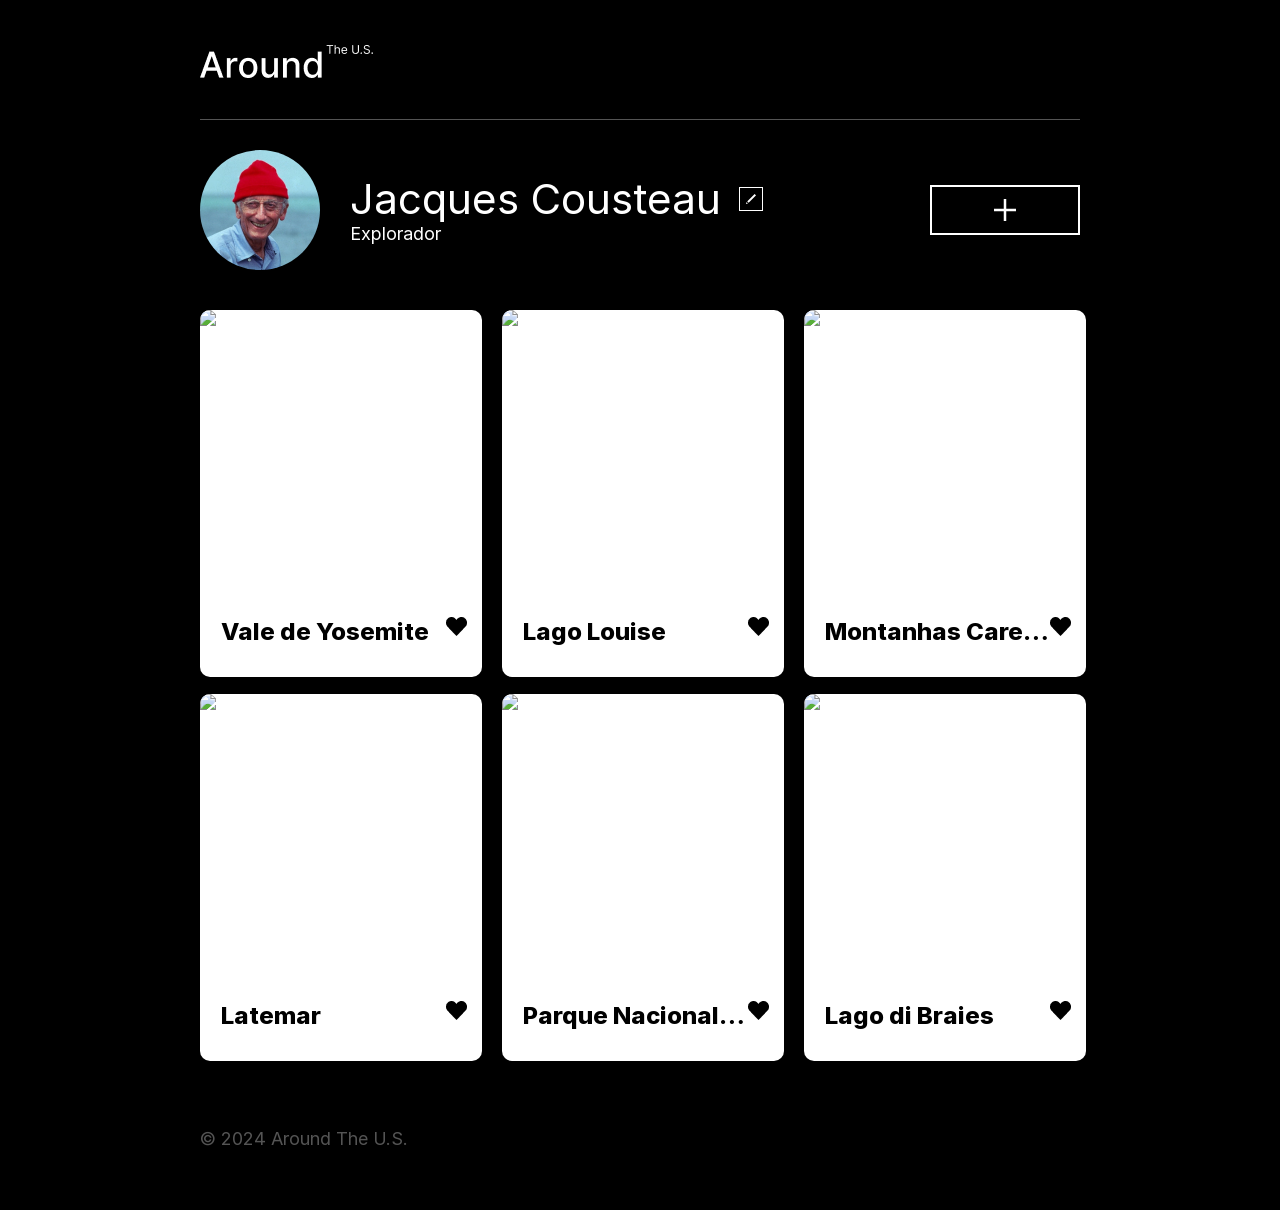
==== index.html @ 42b04b7e "nova atualizacao do projeto" ====
<!DOCTYPE html>
<html lang="en">
<head>
    <meta charset="UTF-8">
    <meta name="viewport" content="width=device-width, initial-scale=1.0">
    <meta name="description" content="rede social, fotos, curtir">
    <meta name="keywords" content="html, css, javascript">
    <meta name="author" content="Phellippe Fernandes">
    <title>EUA Afora</title>
    <link rel="stylesheet" href="./pages/index.css">
</head>
<body>
    <div class="page">
        <!--Popup perfil-->
        <div class="popup popup-profile">
            <div class="popup__container">
                <h1 class="popup__header">Editar perfil</h1>
                <form class="popup__form">
                    <button type="button" class="popup__form-button-close"></button>
                    <div class="input__wrapper">
                        <input
                            class="popup__form-input"
                            type="text"
                            placeholder="Nome"
                            value=""
                            id="name"
                            maxlength="20"
                            minlength="2"
                            required
                        />
                        <p class="input__errorMessage"></p>
                    </div>
                    <div class="input__wrapper">
                        <input
                            class="popup__form-input"
                            type="text"
                            placeholder="Sobre mim"
                            value=""
                            id="profission"
                            maxlength="200"
                            minlength="2"
                            required
                        />
                        <p class="input__errorMessage"></p>
                    </div>
                    <button
                        type="submit"
                        class="popup__form-button-save form__submit"
                    >
                        Salvar
                    </button>
                </form>
            </div>
        </div>

        <!--Popup Image-->
        <div class="popup popup__imgfull">
            <div class="popup__imgfull-card">
                <div class="popup__imgfull-card-screen">
                    <button class="popup__imgfull-button-close"></button>
                    <img class="popup__imgfull-imgbig" src="" alt="" />
                    <p class="popup__imgfull-tittle"></p>
                </div>
            </div>
        </div>

        <header class="header">
            <nav class="header__nav">
                <img
                    class="header__nav-image"
                    src="./images/Vector.png"
                    alt="titulo da pagina"
                />
            </nav>
        </header>

        <section class="profile">
            <img
                src="./images/image__profile.png"
                alt="imagem de perfil senhor"
                class="profile__image"
            />
            <div class="profile__info">
                <h1 class="profile__info-name">Jacques Cousteau</h1>
                <p class="profile__info-profession">Explorador</p>
                <button class="profile__info-button-edit"></button>
            </div>
            <button class="profile__button"></button>
        </section>

        <section class="elements">
            <template id="element-template">
                <div class="elements__element">
                    <img
                        src=""
                        alt=""
                        class="elements__element-image elements__element-image-fix"
                    />
                    <div class="elements__element-container-card">
                        <h2 class="elements__element-title">Vale de Yosemite</h2>
                        <img
                            class="elements__element-button-heart"
                            src="./images/elements_element-button-heart-like.png"
                            alt="botao unlike"
                        />
                    </div>
                </div>
            </template>
        </section>

        <footer class="footer">
            <p class="footer__paragraph">&copy; 2024 Around The U.S.</p>
        </footer>
    </div>
    <script src="./scripts/index.js"></script>
</body>
</html>
---- pages/index.css ----
@import url(../vendor/normalize.css);
@import url(../vendor/fonts.css);
@import url(../blocks/page.css);
@import url(../blocks/header.css);
@import url(../blocks/profile.css);
@import url(../blocks/elements.css);
@import url(../blocks/footer.css);
@import url(../blocks/popup.css);
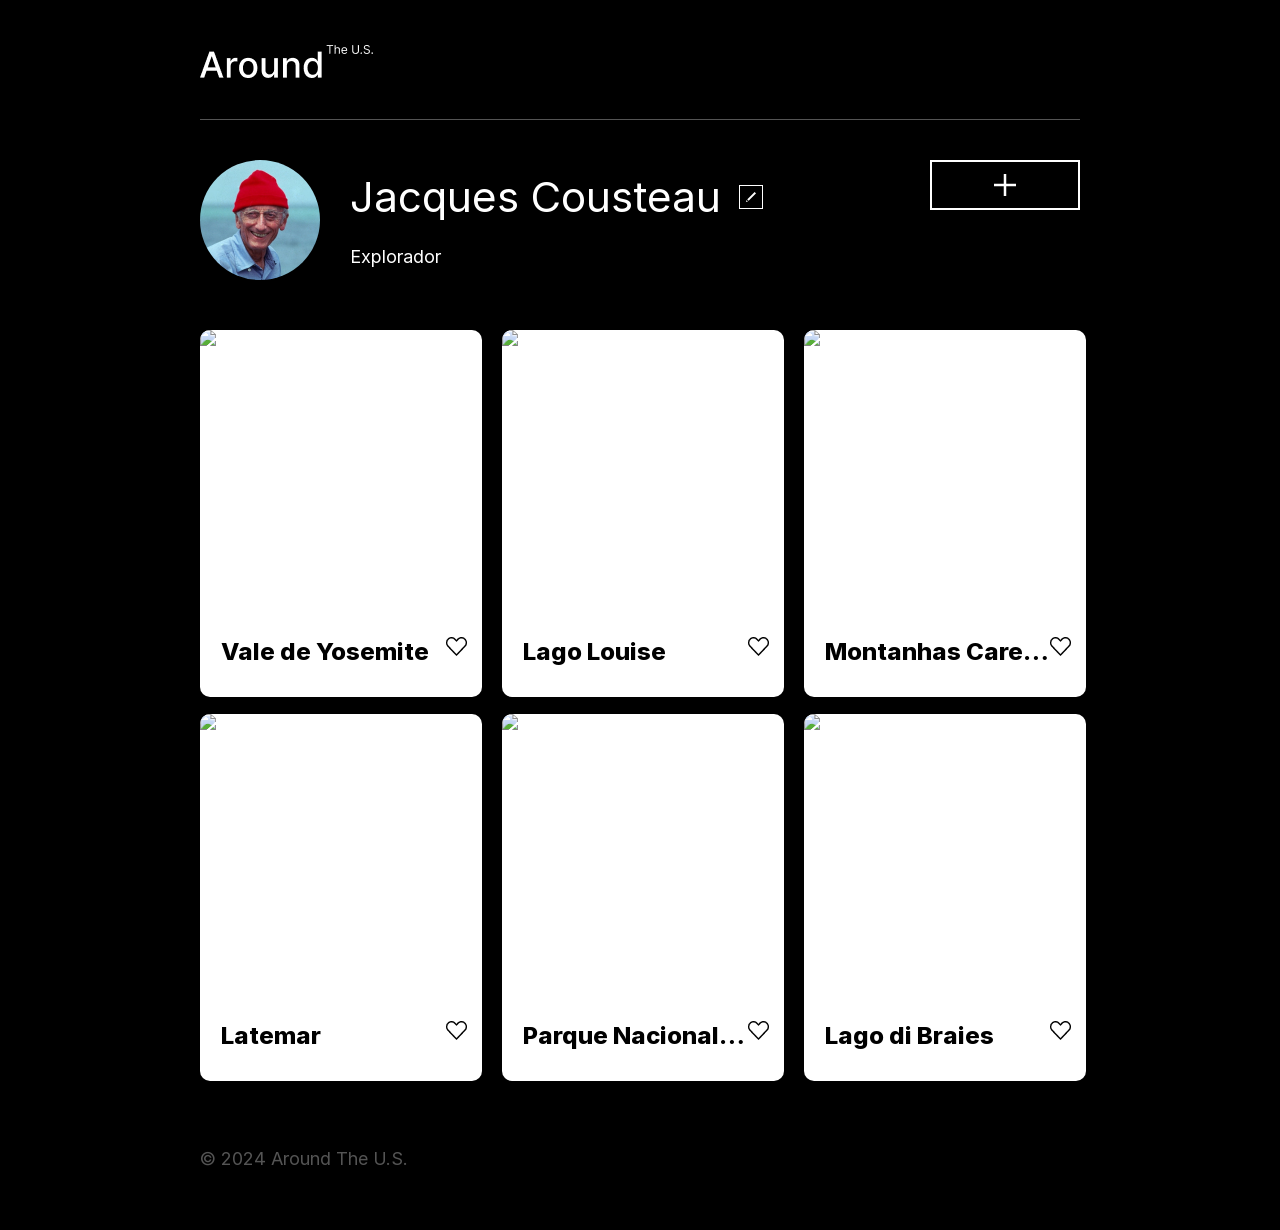
==== commit baf0af7d: "implantacoes do sprint 8" ====
--- a/index.html
+++ b/index.html
@@ -53,6 +53,50 @@
             </div>
         </div>
 
+ <!--Popup form add image-->
+ <div class="popup popup-image">
+  <div class="popup__container">
+    <h1 class="popup__header">Novo local</h1>
+    <form class="popup__form" novalidate>
+      <button
+        class="popup__form-button-close popup__form-button-img"
+      ></button>
+      <div class="input__wrapper">
+        <input
+          class="popup__form-input"
+          type="text"
+          placeholder="Título"
+          value=""
+          id="tittle"
+          maxlength="30"
+          minlength="2"
+          required
+        />
+        <p class="input__errorMessage"></p>
+      </div>
+      <div class="input__wrapper">
+        <input
+          class="popup__form-input"
+          type="url"
+          placeholder="Link da imagem"
+          value=""
+          id="url"
+          required
+        />
+        <p class="input__errorMessage"></p>
+      </div>
+      <button
+        type="submit"
+        class="popup__form-button-save form__submit"
+        id="add-button"
+        disabled
+      >
+        Criar
+      </button>
+    </form>
+  </div>
+</div>
+
         <!--Popup Image-->
         <div class="popup popup__imgfull">
             <div class="popup__imgfull-card">
@@ -91,6 +135,7 @@
         <section class="elements">
             <template id="element-template">
                 <div class="elements__element">
+                  <button class="elements-element-button-trash"></button>
                     <img
                         src=""
                         alt=""
@@ -100,7 +145,7 @@
                         <h2 class="elements__element-title">Vale de Yosemite</h2>
                         <img
                             class="elements__element-button-heart"
-                            src="./images/elements_element-button-heart-like.png"
+                            src="./images/elements__image-heart-disble.png"
                             alt="botao unlike"
                         />
                     </div>
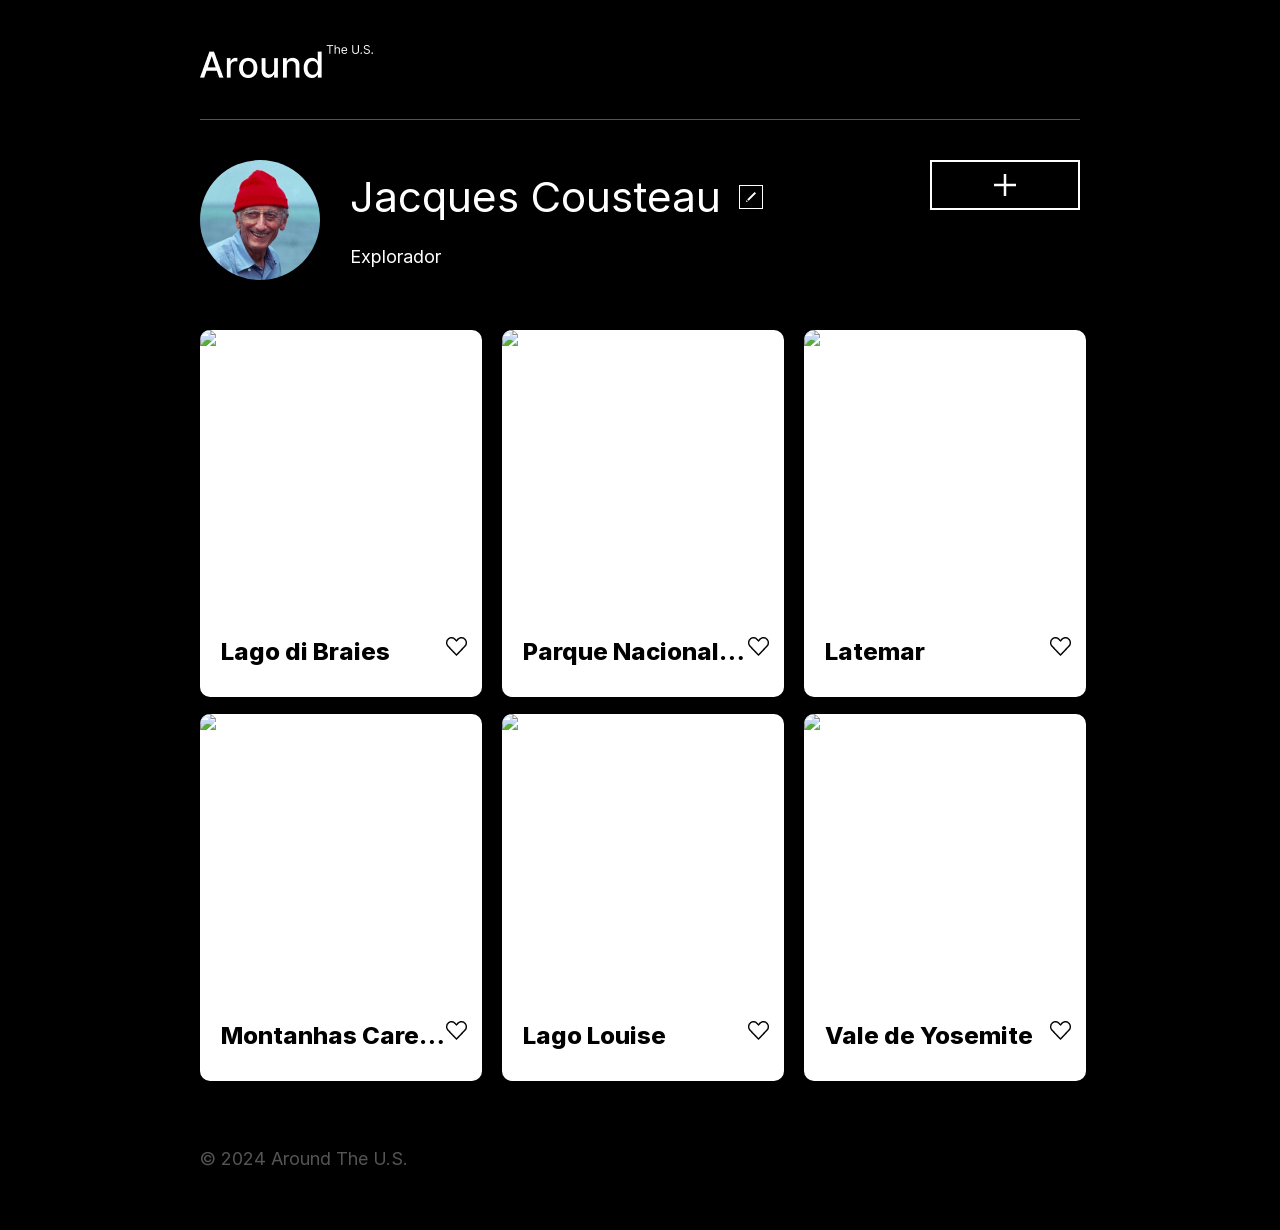
==== commit 76b7d031: "nova atualizacao do projeto para sprint 8" ====
--- a/index.html
+++ b/index.html
@@ -158,5 +158,6 @@
         </footer>
     </div>
     <script src="./scripts/index.js"></script>
+    <script src="./scripts/validate.js"></script>
 </body>
 </html>
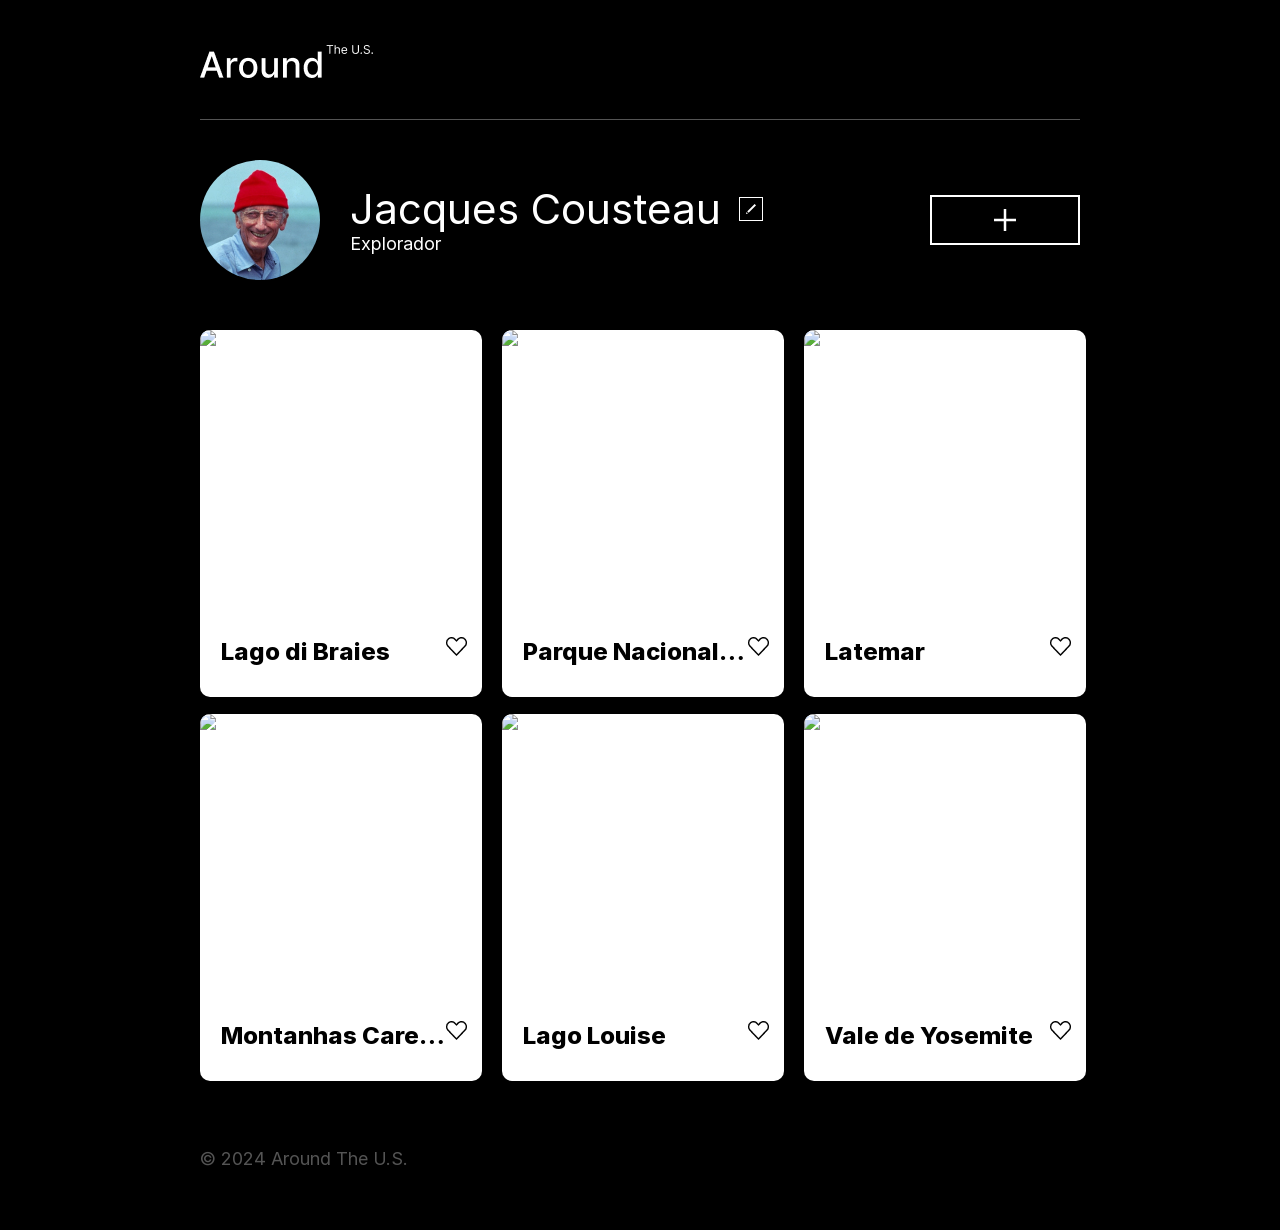
==== commit e6abd928: "nova atualizacao do projeto" ====
--- a/index.html
+++ b/index.html
@@ -1,5 +1,5 @@
 <!DOCTYPE html>
-<html lang="en">
+<html lang="pt">
 <head>
     <meta charset="UTF-8">
     <meta name="viewport" content="width=device-width, initial-scale=1.0">
@@ -11,11 +11,11 @@
 </head>
 <body>
     <div class="page">
-        <!--Popup perfil-->
+        <!-- Popup de edição de perfil -->
         <div class="popup popup-profile">
             <div class="popup__container">
                 <h1 class="popup__header">Editar perfil</h1>
-                <form class="popup__form">
+                <form class="popup__form" novalidate>
                     <button type="button" class="popup__form-button-close"></button>
                     <div class="input__wrapper">
                         <input
@@ -36,78 +36,69 @@
                             type="text"
                             placeholder="Sobre mim"
                             value=""
-                            id="profission"
+                            id="profession"
                             maxlength="200"
                             minlength="2"
                             required
                         />
                         <p class="input__errorMessage"></p>
                     </div>
-                    <button
-                        type="submit"
-                        class="popup__form-button-save form__submit"
-                    >
+                    <button type="submit" class="popup__form-button-save form__submit">
                         Salvar
                     </button>
                 </form>
             </div>
         </div>
 
- <!--Popup form add image-->
- <div class="popup popup-image">
-  <div class="popup__container">
-    <h1 class="popup__header">Novo local</h1>
-    <form class="popup__form" novalidate>
-      <button
-        class="popup__form-button-close popup__form-button-img"
-      ></button>
-      <div class="input__wrapper">
-        <input
-          class="popup__form-input"
-          type="text"
-          placeholder="Título"
-          value=""
-          id="tittle"
-          maxlength="30"
-          minlength="2"
-          required
-        />
-        <p class="input__errorMessage"></p>
-      </div>
-      <div class="input__wrapper">
-        <input
-          class="popup__form-input"
-          type="url"
-          placeholder="Link da imagem"
-          value=""
-          id="url"
-          required
-        />
-        <p class="input__errorMessage"></p>
-      </div>
-      <button
-        type="submit"
-        class="popup__form-button-save form__submit"
-        id="add-button"
-        disabled
-      >
-        Criar
-      </button>
-    </form>
-  </div>
-</div>
+        <!-- Popup para adicionar imagem -->
+        <div class="popup popup-image">
+            <div class="popup__container">
+                <h1 class="popup__header">Novo local</h1>
+                <form class="popup__form" novalidate>
+                    <button type="button" class="popup__form-button-close popup__form-button-img"></button>
+                    <div class="input__wrapper">
+                        <input
+                            class="popup__form-input"
+                            type="text"
+                            placeholder="Título"
+                            value=""
+                            id="title"
+                            maxlength="30"
+                            minlength="2"
+                            required
+                        />
+                        <p class="input__errorMessage"></p>
+                    </div>
+                    <div class="input__wrapper">
+                        <input
+                            class="popup__form-input"
+                            type="url"
+                            placeholder="Link da imagem"
+                            value=""
+                            id="url"
+                            required
+                        />
+                        <p class="input__errorMessage"></p>
+                    </div>
+                    <button type="submit" class="popup__form-button-save form__submit" disabled>
+                        Criar
+                    </button>
+                </form>
+            </div>
+        </div>
 
-        <!--Popup Image-->
+        <!-- Popup de imagem ampliada -->
         <div class="popup popup__imgfull">
             <div class="popup__imgfull-card">
                 <div class="popup__imgfull-card-screen">
-                    <button class="popup__imgfull-button-close"></button>
+                    <button type="button" class="popup__imgfull-button-close"></button>
                     <img class="popup__imgfull-imgbig" src="" alt="" />
                     <p class="popup__imgfull-tittle"></p>
                 </div>
             </div>
         </div>
 
+        <!-- Cabeçalho -->
         <header class="header">
             <nav class="header__nav">
                 <img
@@ -118,6 +109,7 @@
             </nav>
         </header>
 
+        <!-- Perfil do usuário -->
         <section class="profile">
             <img
                 src="./images/image__profile.png"
@@ -127,15 +119,17 @@
             <div class="profile__info">
                 <h1 class="profile__info-name">Jacques Cousteau</h1>
                 <p class="profile__info-profession">Explorador</p>
-                <button class="profile__info-button-edit"></button>
+                <button type="button" class="profile__info-button-edit"></button>
             </div>
-            <button class="profile__button"></button>
+            <!-- Botão para adicionar imagem -->
+            <button type="button" class="profile__button"></button>
         </section>
 
+        <!-- Cartões de elementos -->
         <section class="elements">
             <template id="element-template">
                 <div class="elements__element">
-                  <button class="elements-element-button-trash"></button>
+                    <button type="button" class="elements-element-button-trash"></button>
                     <img
                         src=""
                         alt=""
@@ -153,6 +147,7 @@
             </template>
         </section>
 
+        <!-- Rodapé -->
         <footer class="footer">
             <p class="footer__paragraph">&copy; 2024 Around The U.S.</p>
         </footer>
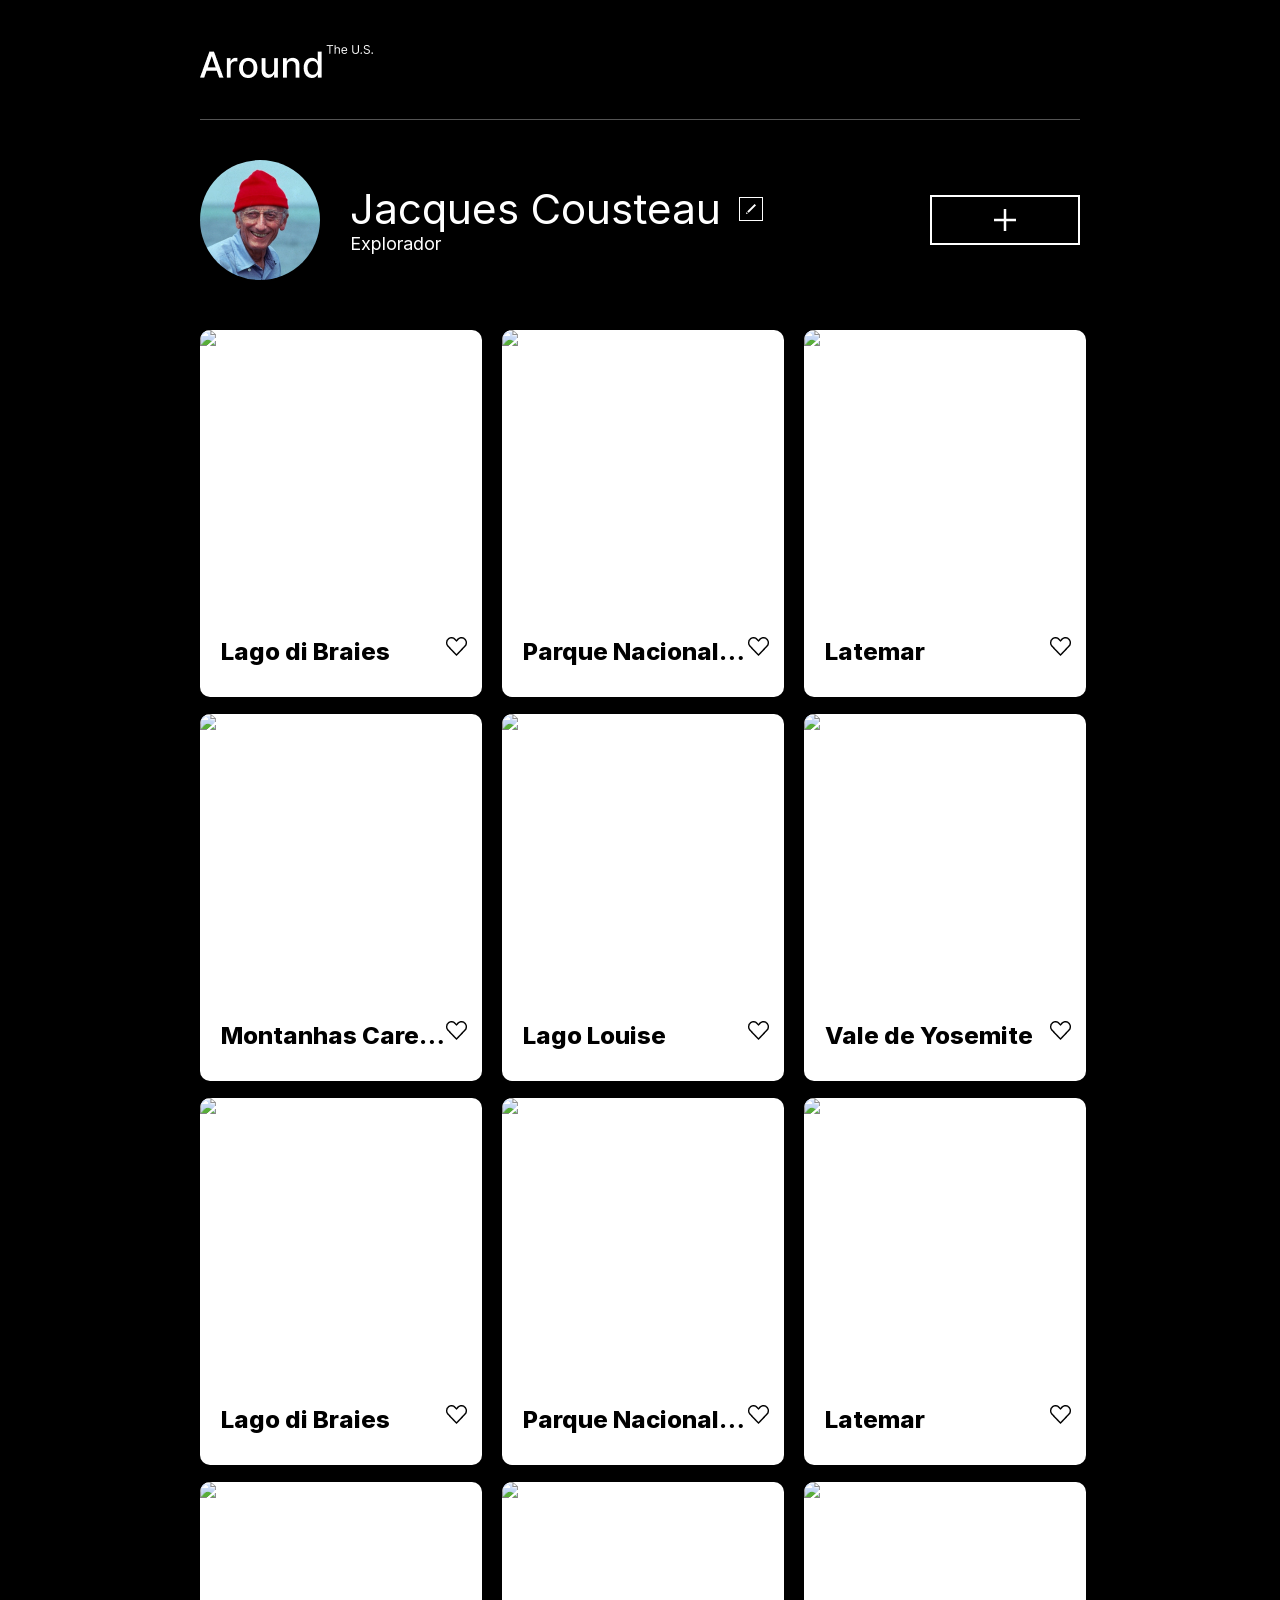
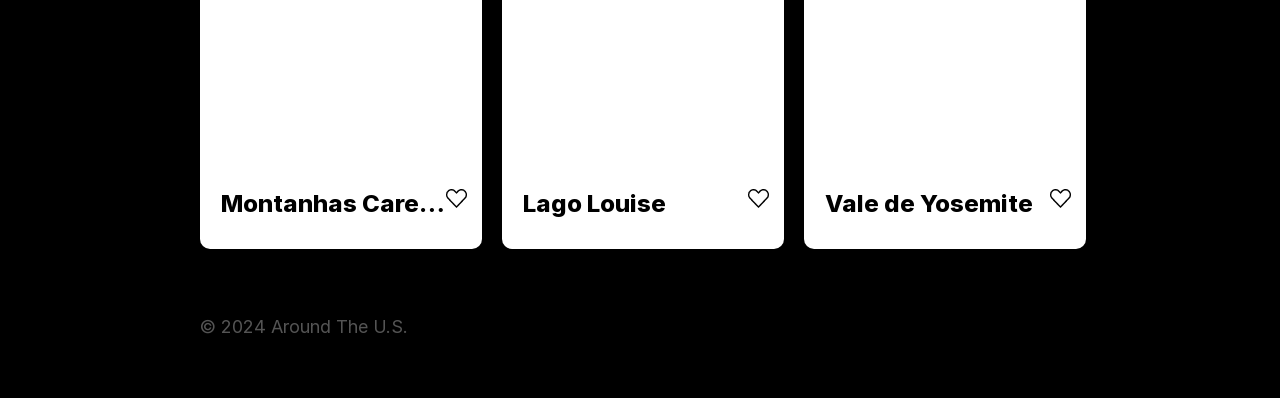
==== commit f2e5f865: "nova atualizacao do projeto" ====
--- a/index.html
+++ b/index.html
@@ -154,5 +154,6 @@
     </div>
     <script src="./scripts/index.js"></script>
     <script src="./scripts/validate.js"></script>
+    <script type="module" src="./scripts/index.js"></script>
 </body>
 </html>
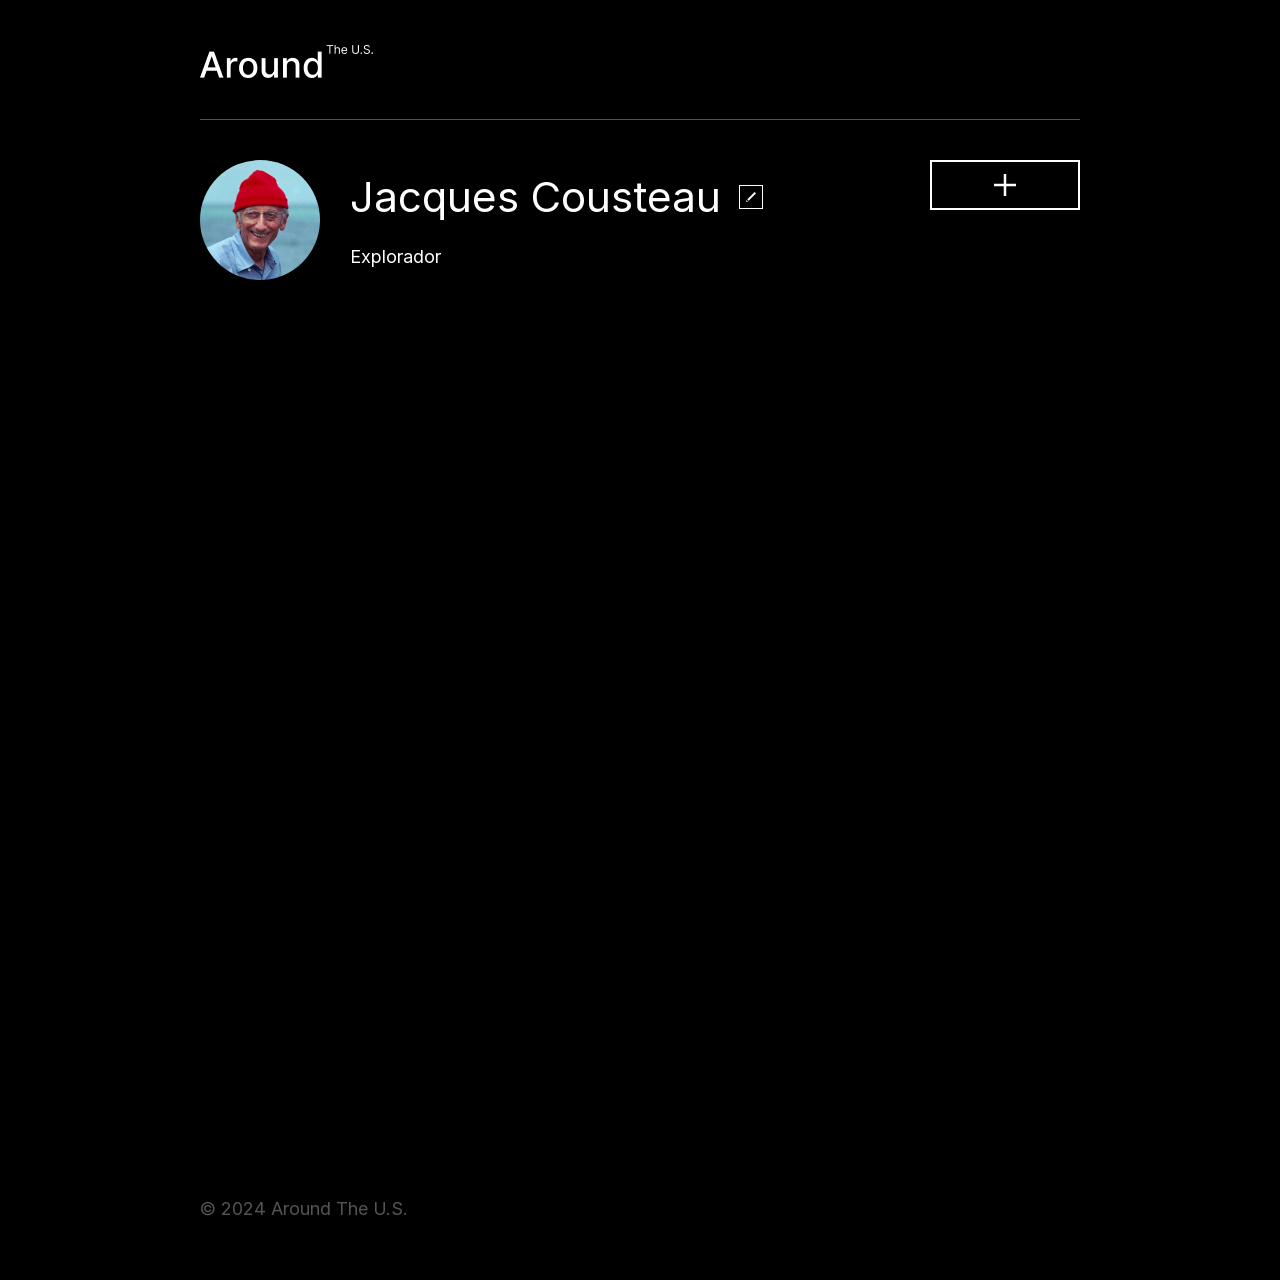
==== commit 8d4822d8: "Correção de bugs: popup de imagem e botão de Like" ====
--- a/index.html
+++ b/index.html
@@ -1,159 +1,161 @@
 <!DOCTYPE html>
-<html lang="pt">
-<head>
-    <meta charset="UTF-8">
-    <meta name="viewport" content="width=device-width, initial-scale=1.0">
-    <meta name="description" content="rede social, fotos, curtir">
-    <meta name="keywords" content="html, css, javascript">
-    <meta name="author" content="Phellippe Fernandes">
+<html lang="en">
+  <head>
+    <meta charset="UTF-8" />
+    <meta name="viewport" content="width=device-width, initial-scale=1.0" />
+    <meta name="description" content="rede social, fotos, curtir" />
+    <meta name="keywords" content="html, css, javascript" />
+    <meta name="author" content="Phellippe Fernandes" />
     <title>EUA Afora</title>
-    <link rel="stylesheet" href="./pages/index.css">
-</head>
-<body>
+    <link rel="stylesheet" href="./pages/index.css" />
+  </head>
+  <body>
     <div class="page">
-        <!-- Popup de edição de perfil -->
-        <div class="popup popup-profile">
-            <div class="popup__container">
-                <h1 class="popup__header">Editar perfil</h1>
-                <form class="popup__form" novalidate>
-                    <button type="button" class="popup__form-button-close"></button>
-                    <div class="input__wrapper">
-                        <input
-                            class="popup__form-input"
-                            type="text"
-                            placeholder="Nome"
-                            value=""
-                            id="name"
-                            maxlength="20"
-                            minlength="2"
-                            required
-                        />
-                        <p class="input__errorMessage"></p>
-                    </div>
-                    <div class="input__wrapper">
-                        <input
-                            class="popup__form-input"
-                            type="text"
-                            placeholder="Sobre mim"
-                            value=""
-                            id="profession"
-                            maxlength="200"
-                            minlength="2"
-                            required
-                        />
-                        <p class="input__errorMessage"></p>
-                    </div>
-                    <button type="submit" class="popup__form-button-save form__submit">
-                        Salvar
-                    </button>
-                </form>
+      <!--Popup perfil-->
+      <div class="popup popup-profile">
+        <div class="popup__container">
+          <h1 class="popup__header">Editar perfil</h1>
+          <form class="popup__form" novalidate>
+            <button class="popup__form-button-close"></button>
+            <div class="input__wrapper">
+              <input
+                class="popup__form-input"
+                type="text"
+                placeholder="Nome"
+                value=""
+                id="name"
+                maxlength="20"
+                minlength="2"
+                required
+              />
+              <p class="input__errorMessage"></p>
             </div>
+
+            <div class="input__wrapper">
+              <input
+                class="popup__form-input"
+                type="text"
+                placeholder="Profissao"
+                value=""
+                id="profission"
+                maxlength="200"
+                minlength="2"
+                required
+              />
+              <p class="input__errorMessage"></p>
+            </div>
+            <button
+              type="submit"
+              class="popup__form-button-save form__submit"
+              disabled
+            >
+              Salvar
+            </button>
+          </form>
         </div>
+      </div>
 
-        <!-- Popup para adicionar imagem -->
-        <div class="popup popup-image">
-            <div class="popup__container">
-                <h1 class="popup__header">Novo local</h1>
-                <form class="popup__form" novalidate>
-                    <button type="button" class="popup__form-button-close popup__form-button-img"></button>
-                    <div class="input__wrapper">
-                        <input
-                            class="popup__form-input"
-                            type="text"
-                            placeholder="Título"
-                            value=""
-                            id="title"
-                            maxlength="30"
-                            minlength="2"
-                            required
-                        />
-                        <p class="input__errorMessage"></p>
-                    </div>
-                    <div class="input__wrapper">
-                        <input
-                            class="popup__form-input"
-                            type="url"
-                            placeholder="Link da imagem"
-                            value=""
-                            id="url"
-                            required
-                        />
-                        <p class="input__errorMessage"></p>
-                    </div>
-                    <button type="submit" class="popup__form-button-save form__submit" disabled>
-                        Criar
-                    </button>
-                </form>
+      <!--Popup form add image-->
+      <div class="popup popup-image">
+        <div class="popup__container">
+          <h1 class="popup__header">Novo local</h1>
+          <form class="popup__form" novalidate>
+            <button
+              class="popup__form-button-close popup__form-button-img"
+            ></button>
+            <div class="input__wrapper">
+              <input
+                class="popup__form-input"
+                type="text"
+                placeholder="Título"
+                value=""
+                id="tittle"
+                maxlength="30"
+                minlength="2"
+                required
+              />
+              <p class="input__errorMessage"></p>
             </div>
+            <div class="input__wrapper">
+              <input
+                class="popup__form-input"
+                type="url"
+                placeholder="Link da imagem"
+                value=""
+                id="url"
+                required
+              />
+              <p class="input__errorMessage"></p>
+            </div>
+            <button
+              type="submit"
+              class="popup__form-button-save form__submit"
+              id="add-button"
+              disabled
+            >
+              Criar
+            </button>
+          </form>
         </div>
+      </div>
 
-        <!-- Popup de imagem ampliada -->
-        <div class="popup popup__imgfull">
-            <div class="popup__imgfull-card">
-                <div class="popup__imgfull-card-screen">
-                    <button type="button" class="popup__imgfull-button-close"></button>
-                    <img class="popup__imgfull-imgbig" src="" alt="" />
-                    <p class="popup__imgfull-tittle"></p>
-                </div>
+      <!--Popup Image-->
+      <div class="popup popup__imgfull">
+        <div class="popup__imgfull-card">
+          <div class="popup__imgfull-card-screen">
+            <button class="popup__imgfull-button-close"></button>
+            <img class="popup__imgfull-imgbig" src="" alt="" />
+            <p class="popup__imgfull-tittle"></p>
+          </div>
+        </div>
+      </div>
+
+      <header class="header">
+        <nav class="header__nav">
+          <img
+            class="header__nav-image"
+            src="./images/Vector.png"
+            alt="titulo da pagina"
+          />
+        </nav>
+      </header>
+      <section class="profile">
+        <img
+          src="./images/image__profile.png"
+          alt="imagem de perfil senhor"
+          class="profile__image"
+        />
+        <div class="profile__info">
+          <h1 class="profile__info-name">Jacques Cousteau</h1>
+          <p class="profile__info-profession">Explorador</p>
+          <button class="profile__info-button-edit"></button>
+        </div>
+        <button class="profile__button"></button>
+      </section>
+      <section class="elements">
+        <template class="element-template">
+          <div class="elements__element">
+            <button class="elements-element-button-trash"></button>
+            <img
+              src=""
+              alt=""
+              class="elements__element-image elements__element-image-fix"
+            />
+            <div class="elements__element-container-card">
+              <h2 class="elements__element-title">Vale de Yosemite</h2>
+              <img
+                class="elements__element-button-heart"
+                src="./images/elements__image-heart-disble.png"
+                alt="botao unlike"
+              />
             </div>
-        </div>
-
-        <!-- Cabeçalho -->
-        <header class="header">
-            <nav class="header__nav">
-                <img
-                    class="header__nav-image"
-                    src="./images/Vector.png"
-                    alt="titulo da pagina"
-                />
-            </nav>
-        </header>
-
-        <!-- Perfil do usuário -->
-        <section class="profile">
-            <img
-                src="./images/image__profile.png"
-                alt="imagem de perfil senhor"
-                class="profile__image"
-            />
-            <div class="profile__info">
-                <h1 class="profile__info-name">Jacques Cousteau</h1>
-                <p class="profile__info-profession">Explorador</p>
-                <button type="button" class="profile__info-button-edit"></button>
-            </div>
-            <!-- Botão para adicionar imagem -->
-            <button type="button" class="profile__button"></button>
-        </section>
-
-        <!-- Cartões de elementos -->
-        <section class="elements">
-            <template id="element-template">
-                <div class="elements__element">
-                    <button type="button" class="elements-element-button-trash"></button>
-                    <img
-                        src=""
-                        alt=""
-                        class="elements__element-image elements__element-image-fix"
-                    />
-                    <div class="elements__element-container-card">
-                        <h2 class="elements__element-title">Vale de Yosemite</h2>
-                        <img
-                            class="elements__element-button-heart"
-                            src="./images/elements__image-heart-disble.png"
-                            alt="botao unlike"
-                        />
-                    </div>
-                </div>
-            </template>
-        </section>
-
-        <!-- Rodapé -->
-        <footer class="footer">
-            <p class="footer__paragraph">&copy; 2024 Around The U.S.</p>
-        </footer>
+          </div>
+        </template>
+      </section>
+      <footer class="footer">
+        <p class="footer__paragraph">&copy; 2024 Around The U.S.</p>
+      </footer>
     </div>
-    <script src="./scripts/index.js"></script>
-    <script src="./scripts/validate.js"></script>
     <script type="module" src="./scripts/index.js"></script>
-</body>
-</html>+  </body>
+</html>
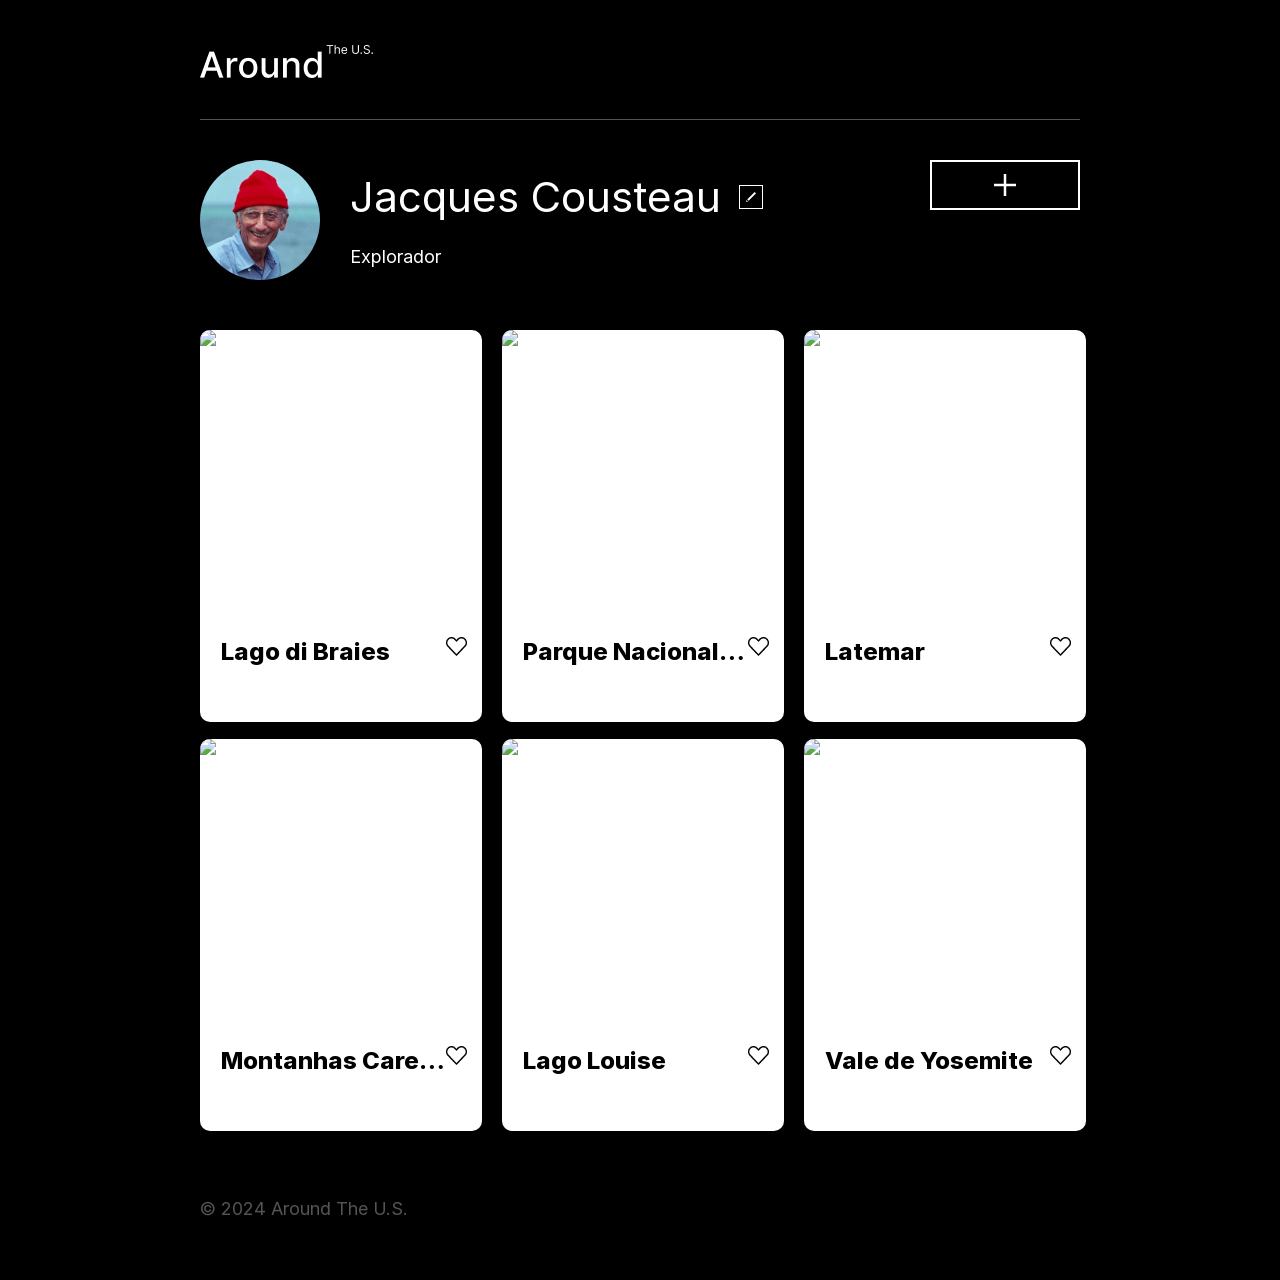
==== commit b1acfe77: "correcoes propostas pelo revisor" ====
--- a/index.html
+++ b/index.html
@@ -16,7 +16,7 @@
         <div class="popup__container">
           <h1 class="popup__header">Editar perfil</h1>
           <form class="popup__form" novalidate>
-            <button class="popup__form-button-close"></button>
+            <button type="button" class="popup__form-button-close" aria-label="Fechar"></button>
             <div class="input__wrapper">
               <input
                 class="popup__form-input"
@@ -60,9 +60,7 @@
         <div class="popup__container">
           <h1 class="popup__header">Novo local</h1>
           <form class="popup__form" novalidate>
-            <button
-              class="popup__form-button-close popup__form-button-img"
-            ></button>
+            <button type="button" class="popup__form-button-close popup__form-button-img" aria-label="Fechar"></button>
             <div class="input__wrapper">
               <input
                 class="popup__form-input"
@@ -126,7 +124,7 @@
           class="profile__image"
         />
         <div class="profile__info">
-          <h1 class="profile__info-name">Jacques Cousteau</h1>
+          <h1 class="profile__info-name">Jacques Cousteau</h1>  
           <p class="profile__info-profession">Explorador</p>
           <button class="profile__info-button-edit"></button>
         </div>
